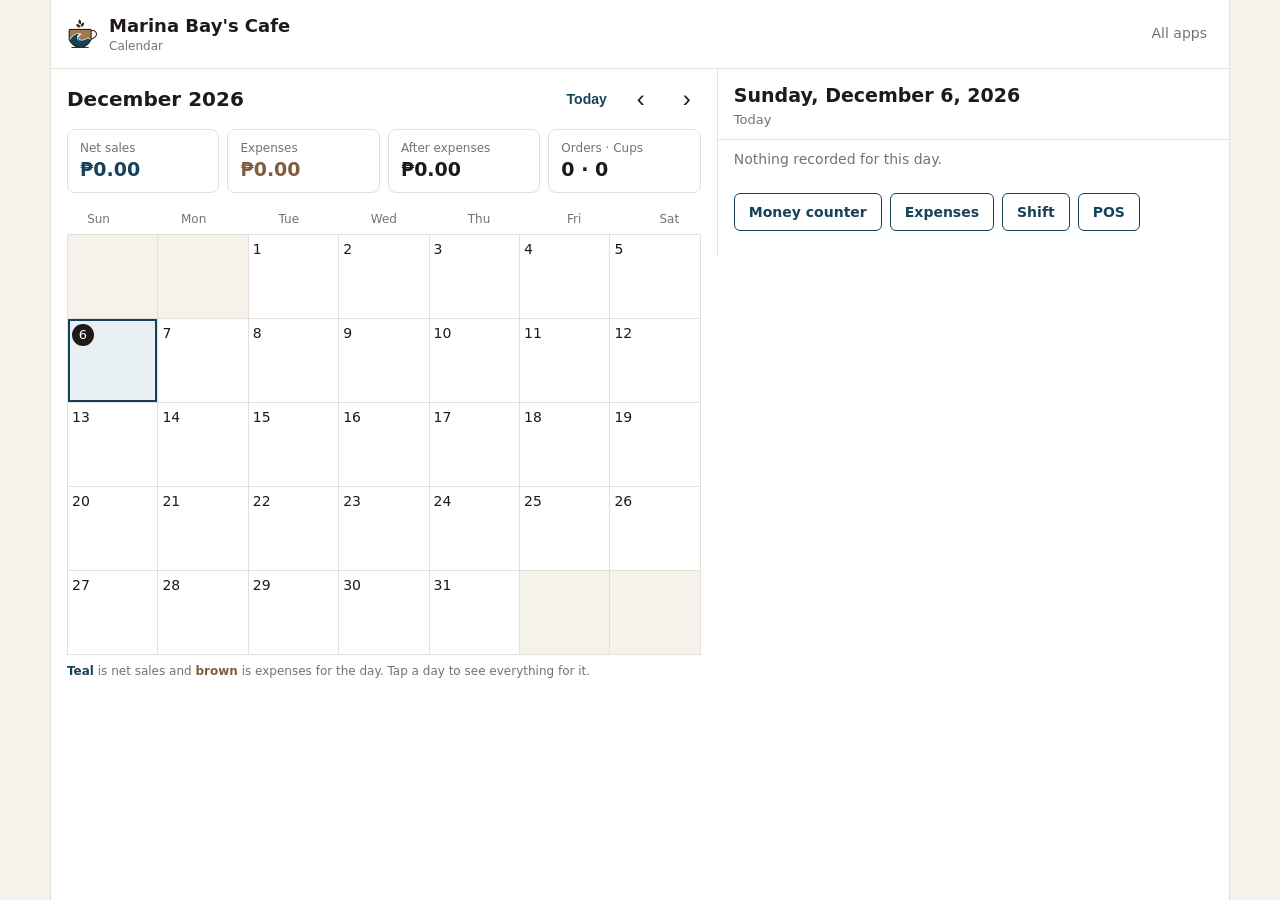
==== calendar.html @ 7f8bc901 "Add files via upload" ====
<!DOCTYPE html>
<html lang="en">
<!-- Copyright (c) 2026 Marina Bay's Cafe. All rights reserved. -->
<head>
<meta charset="UTF-8">
<meta name="viewport" content="width=device-width, initial-scale=1, viewport-fit=cover">
<script src="security.js"></script>
<script src="firebase-config.js"></script>
<script src="cloud.js" data-uses="sales,shifts,expenses,counter,inventory"></script>
<meta name="robots" content="noindex, nofollow">
<meta name="author" content="Marina Bay's Cafe">
<meta name="copyright" content="Copyright 2026 Marina Bay's Cafe. All rights reserved.">
<title>Calendar | Marina Bay's Cafe</title>
<meta name="theme-color" content="#17435a">
<link rel="icon" type="image/png" href="icons/favicon-32.png">
<link rel="apple-touch-icon" href="icons/counter-apple-touch-icon.png">
<link rel="stylesheet" href="app.css">
<style>
  .monthbar { display: flex; align-items: center; justify-content: space-between; padding: 8px 8px 8px 16px; }
  .monthbar h2 { margin: 0; font-size: 20px; font-weight: 650; }
  .cards { display: grid; grid-template-columns: repeat(2, minmax(0, 1fr)); gap: 8px; padding: 0 16px 12px; }
  .card { border: 1px solid var(--line); border-radius: 8px; padding: 10px 12px; background: #fff; }
  .card small { display: block; font-size: 12px; color: var(--muted); }
  .card b { font-size: 19px; font-weight: 700; }
  .card.good b { color: var(--teal); }
  .card.out b { color: var(--spend); }
  .dow, .days { display: grid; grid-template-columns: repeat(7, minmax(0, 1fr)); }
  .dow div { text-align: center; font-size: 12px; color: var(--muted); padding: 6px 0; }
  .days { border-top: 1px solid var(--line); border-left: 1px solid var(--line); margin: 0 16px; }
  .cell { min-height: 62px; border: none; border-right: 1px solid var(--line); border-bottom: 1px solid var(--line); background: #fff; font: inherit; font-size: 14px; color: var(--ink); padding: 5px 4px; text-align: left; cursor: pointer; display: flex; flex-direction: column; gap: 1px; min-width: 0; overflow: hidden; }
  .cell.blank { background: var(--soft); cursor: default; }
  .cell .a { font-size: 10px; font-weight: 650; color: var(--teal); line-height: 1.15; word-break: break-all; }
  .cell .b { font-size: 10px; font-weight: 650; color: var(--spend); line-height: 1.15; word-break: break-all; }
  .cell.today .d { display: inline-block; width: 22px; height: 22px; line-height: 22px; text-align: center; border-radius: 50%; background: var(--ink); color: #fff; font-size: 13px; }
  .cell.sel { background: #e9f0f3; box-shadow: inset 0 0 0 2px var(--teal); }
  .legend { padding: 8px 16px 14px; font-size: 12px; color: var(--muted); }
  .legend i { font-style: normal; font-weight: 650; }
  .legend .t { color: var(--teal); } .legend .s { color: var(--spend); }

  .day-h { padding: 14px 16px 2px; font-size: 19px; font-weight: 650; }
  .day-sub { padding: 0 16px 10px; font-size: 13px; color: var(--muted); }
  .rrow { display: flex; justify-content: space-between; gap: 12px; padding: 9px 16px; border-top: 1px solid var(--line); font-size: 15px; }
  .rrow.strong { font-weight: 650; }
  .rrow small { display: block; font-size: 12px; color: var(--muted); font-weight: 400; }
  a.rrow { color: var(--ink); text-decoration: none; }
  a.rrow:active { background: var(--soft); }
  .none { padding: 10px 16px; color: var(--muted); font-size: 14px; border-top: 1px solid var(--line); }
  .links { display: flex; flex-wrap: wrap; gap: 8px; padding: 14px 16px 24px; }
  .links a { border: 1.5px solid var(--teal); color: var(--teal); border-radius: 6px; padding: 9px 14px; font-weight: 650; font-size: 14px; text-decoration: none; }
  .neg { color: var(--bad); } .pos { color: #2f6b4f; }
  .daycard { border-top: 6px solid var(--soft); margin-top: 6px; }
</style>
<link rel="stylesheet" href="wide.css">
</head>
<body class="pg-calendar">
<div class="app">
  <div class="top">
    <a href="index.html" aria-label="Home" style="display:flex"><img src="icons/logo-64.png" alt=""></a>
    <div><b>Marina Bay's Cafe</b><span class="sub">Calendar</span></div>
    <nav class="apps" aria-label="Apps"><a href="index.html">All apps</a></nav>
  </div>

  <main id="main">
    <section class="view on" id="v-cal">
      <div class="cal-left">
        <div class="monthbar">
          <h2 id="monthTitle"></h2>
          <div style="display:flex;gap:2px">
            <button class="icon-btn" id="todayBtn" aria-label="Go to today" style="width:auto;font-size:14px;padding:0 10px;font-weight:650;color:var(--teal)">Today</button>
            <button class="icon-btn" id="prevM" aria-label="Previous month">&#8249;</button>
            <button class="icon-btn" id="nextM" aria-label="Next month">&#8250;</button>
          </div>
        </div>
        <div class="cards" id="cards"></div>
        <div class="dow"><div>Sun</div><div>Mon</div><div>Tue</div><div>Wed</div><div>Thu</div><div>Fri</div><div>Sat</div></div>
        <div class="days" id="days"></div>
        <div class="legend"><i class="t">Teal</i> is net sales and <i class="s">brown</i> is expenses for the day. Tap a day to see everything for it.</div>
      </div>
      <div class="cal-right daycard" id="dayPanel"></div>
    </section>
  </main>
</div>
<div class="toast" id="toast"></div>

<script src="inventory-default.js"></script>
<script src="app-data.js"></script>
<script src="shift-lib.js"></script>
<script>
(function () {
  var D = window.MBData, S = window.MBShift, esc = D.esc, $ = function (id) { return document.getElementById(id); };
  var N = D.peso, MONTHS = ['January','February','March','April','May','June','July','August','September','October','November','December'];
  function pad(n) { return (n < 10 ? '0' : '') + n; }
  function short(n) { n = Math.round(n); return n >= 10000 ? (Math.round(n / 100) / 10) + 'k' : n.toLocaleString('en-PH'); }
  function sg(n) { return S.sg(n); }

  var today = S.phDate(Date.now()), selected = today;
  var qd = /[?&]date=(\d{4}-\d{2}-\d{2})/.exec(location.search); if (qd) selected = qd[1];
  var viewY = +selected.slice(0, 4), viewM = +selected.slice(5, 7) - 1;

  function row(l, v, strong, sub, cls) { return '<div class="rrow' + (strong ? ' strong' : '') + '"><span>' + esc(l) + (sub ? '<small>' + esc(sub) + '</small>' : '') + '</span><span class="num ' + (cls || '') + '">' + esc(v) + '</span></div>'; }

  function paintMonth() {
    $('monthTitle').textContent = MONTHS[viewM] + ' ' + viewY;
    var mo = S.month(viewY, viewM), t = mo.total;
    $('cards').innerHTML =
      '<div class="card good"><small>Net sales</small><b class="num">' + N(t.net) + '</b></div>' +
      '<div class="card out"><small>Expenses</small><b class="num">' + N(t.expCash + t.expOnline) + '</b></div>' +
      '<div class="card"><small>After expenses</small><b class="num ' + (t.after < 0 ? 'neg' : '') + '">' + sg(t.after).replace('+', '') + '</b></div>' +
      '<div class="card"><small>Orders · Cups</small><b class="num">' + t.orders + ' · ' + t.drinks + '</b></div>';
    var first = new Date(Date.UTC(viewY, viewM, 1)).getUTCDay(), count = new Date(Date.UTC(viewY, viewM + 1, 0)).getUTCDate(), h = '';
    for (var i = 0; i < first; i++) h += '<div class="cell blank"></div>';
    for (var d = 1; d <= count; d++) {
      var key = viewY + '-' + pad(viewM + 1) + '-' + pad(d), x = mo.days[key], spent = x ? x.expCash + x.expOnline : 0;
      h += '<button class="cell' + (key === today ? ' today' : '') + (key === selected ? ' sel' : '') + '" data-k="' + key + '"><span class="d num">' + d + '</span>' +
        (x && x.net > 0 ? '<span class="a num">' + short(x.net) + '</span>' : '') + (spent > 0 ? '<span class="b num">-' + short(spent) + '</span>' : '') + '</button>';
    }
    var tail = (7 - ((first + count) % 7)) % 7; for (var j = 0; j < tail; j++) h += '<div class="cell blank"></div>';
    $('days').innerHTML = h;
  }

  function paintDay() {
    var x = S.day(selected), dt = new Date(selected + 'T00:00:00Z'), h = '';
    h += '<div class="day-h">' + dt.toLocaleDateString('en-PH', { timeZone: 'UTC', weekday: 'long', month: 'long', day: 'numeric', year: 'numeric' }) + '</div>';
    h += '<div class="day-sub">' + (selected === today ? 'Today' : selected > today ? 'Upcoming day' : '') + '</div>';
    var any = x.orders || x.expenses.length || x.counted || x.online || x.shifts.length;
    if (!any) h += '<div class="none">Nothing recorded for this day.</div>';
    else {
      h += '<div class="cards"><div class="card good"><small>Net sales</small><b class="num">' + N(x.net) + '</b></div><div class="card out"><small>Expenses</small><b class="num">' + N(x.expCash + x.expOnline) + '</b></div></div>';
      h += '<div class="sect">Sales</div>' + row('Orders', String(x.orders)) + row('Gross sales', N(x.gross)) + row('Refunds', N(x.refunds)) + row('Discounts', N(x.discounts)) +
        row('Net sales', N(x.net), 1) + row('Cash', N(x.cash)) + row('E-wallet', N(x.ewallet)) + row('Net after expenses', sg(x.after).replace('+', ''), 1, '', x.after < 0 ? 'neg' : '');
      h += '<div class="sect">Shifts</div>';
      h += x.shifts.length ? x.shifts.map(function (s) {
        var when = S.fmtTime(s.openedAt) + (s.closedAt ? ' to ' + S.fmtTime(s.closedAt) : ' (open)');
        return '<a class="rrow" href="shift.html' + (s.open ? '' : '?no=' + s.no) + '"><span>Shift ' + s.no + '<small>' + esc(when + ' · ' + s.pos) + '</small></span><span class="num">' +
          (s.open ? 'Open' : N(s.net) + '<small class="' + (s.diff < 0 ? 'neg' : '') + '">' + (s.diff === null ? '' : 'Diff ' + sg(s.diff)) + '</small>') + '</span></a>';
      }).join('') : '<div class="none">No shift.</div>';
      h += '<div class="sect">Money counter</div>';
      h += (x.counted || x.online) ? row('Cash counted', N(x.counted)) + row('Online payments entered', N(x.online)) + row('Cash after cash expenses', N(x.counted - x.expCash), 1) : '<div class="none">No count entered.</div>';
      h += '<div class="sect">Expenses</div>';
      h += x.expenses.length ? x.expenses.map(function (e) { return row(e.cat, N(e.amt), 0, (e.src === 'online' ? 'Online' : 'Cash') + (e.note ? ' · ' + e.note : '')); }).join('') +
        row('Paid in cash', N(x.expCash)) + row('Paid online', N(x.expOnline)) : '<div class="none">No expenses.</div>';
      var ck = Object.keys(x.cups).sort(), lk = Object.keys(x.lids).sort();
      h += '<div class="sect">Cups and lids used</div>';
      h += ck.length ? ck.map(function (k) { return row(k, String(x.cups[k])); }).join('') + lk.map(function (k) { return row(k, String(x.lids[k])); }).join('') : '<div class="none">No drinks sold.</div>';
    }
    h += '<div class="links"><a href="money-counter.html?date=' + selected + '">Money counter</a><a href="expenses.html?date=' + selected + '">Expenses</a><a href="shift.html">Shift</a><a href="pos.html">POS</a></div>';
    $('dayPanel').innerHTML = h;
  }

  $('days').addEventListener('click', function (e) {
    var b = e.target.closest('button[data-k]'); if (!b) return;
    selected = b.getAttribute('data-k'); paintMonth(); paintDay();
    if (window.innerWidth < 768) $('dayPanel').scrollIntoView({ behavior: 'smooth', block: 'start' });
  });
  $('prevM').onclick = function () { viewM--; if (viewM < 0) { viewM = 11; viewY--; } paintMonth(); };
  $('nextM').onclick = function () { viewM++; if (viewM > 11) { viewM = 0; viewY++; } paintMonth(); };
  $('todayBtn').onclick = function () { selected = today; viewY = +today.slice(0, 4); viewM = +today.slice(5, 7) - 1; paintMonth(); paintDay(); };

  paintMonth(); paintDay();
  window.addEventListener('pageshow', function () { paintMonth(); paintDay(); });
  if ('serviceWorker' in navigator && (location.protocol === 'https:' || location.hostname === 'localhost')) {
    navigator.serviceWorker.register('sw.js').catch(function () {});
  }
})();
</script>
</body>
</html>
---- app.css ----
/* Copyright (c) 2026 Marina Bay's Cafe. All rights reserved. */
/* Shared look for Marina Bay's Cafe apps (point of sale, menu, recipes). */
:root { --ink: #1f1a17; --muted: #7a7068; --line: #e4dfd7; --soft: #f5f2ec; --teal: #17435a; --brown: #9b7952; --spend: #7d5f3c; --bad: #a4372b; }
* { box-sizing: border-box; -webkit-tap-highlight-color: transparent; }
html, body { margin: 0; height: 100%; }
body { font-family: system-ui, -apple-system, "Segoe UI", Roboto, "Helvetica Neue", Arial, sans-serif; color: var(--ink); background: var(--soft); font-size: 16px; line-height: 1.35; }
.app { max-width: 480px; margin: 0 auto; height: 100%; display: flex; flex-direction: column; background: #fff; border-left: 1px solid var(--line); border-right: 1px solid var(--line); position: relative; }
.num { font-variant-numeric: tabular-nums; }
[hidden] { display: none !important; }

.top { display: flex; align-items: center; gap: 10px; padding: calc(10px + env(safe-area-inset-top)) 12px 10px 16px; border-bottom: 1px solid var(--line); }
.top img { width: 32px; height: 32px; }
.top b { font-size: 16px; font-weight: 650; }
.top span.sub { display: block; font-size: 12px; color: var(--muted); }
.apps { margin-left: auto; display: flex; gap: 2px; }
.apps a { padding: 8px 10px; font-size: 14px; color: var(--muted); text-decoration: none; border-bottom: 2px solid transparent; }
.apps a.on { color: var(--ink); font-weight: 650; border-bottom-color: var(--teal); }

main { flex: 1; overflow-y: auto; -webkit-overflow-scrolling: touch; }
.view { display: none; }
.view.on { display: block; }
.sect { padding: 16px 16px 6px; font-weight: 650; }
.sub-note { padding: 0 16px 10px; font-size: 13px; color: var(--muted); }
.empty { padding: 20px 16px; color: var(--muted); font-size: 14px; }

/* list rows */
.prow { display: flex; align-items: center; gap: 12px; width: 100%; text-align: left; padding: 13px 16px; border: none; border-top: 1px solid var(--line); background: #fff; font: inherit; color: var(--ink); cursor: pointer; }
.prow:last-child { border-bottom: 1px solid var(--line); }
.prow:active { background: var(--soft); }
.prow .what { flex: 1; min-width: 0; }
.prow b { display: block; font-weight: 650; }
.prow span.s { display: block; font-size: 13px; color: var(--muted); }
.prow .r { text-align: right; font-size: 15px; white-space: nowrap; }
.prow i { font-style: normal; font-size: 22px; color: var(--muted); }
.prow.off { opacity: .45; }
.badge { display: inline-block; font-size: 11px; font-weight: 650; padding: 1px 6px; border-radius: 4px; margin-left: 6px; vertical-align: 1px; background: var(--soft); color: var(--spend); border: 1px solid var(--line); }
.badge.best { background: #e9f0f3; color: var(--teal); border-color: #cfdde4; }
.badge.warn { background: #fbeceb; color: var(--bad); border-color: #efc9c5; }

/* buttons */
.add-btn { display: block; width: calc(100% - 32px); margin: 14px 16px; height: 46px; border: none; border-radius: 6px; background: var(--teal); color: #fff; font: inherit; font-weight: 650; font-size: 16px; cursor: pointer; }
.primary { flex: 1; height: 46px; border: none; border-radius: 6px; background: var(--teal); color: #fff; font: inherit; font-weight: 650; font-size: 16px; cursor: pointer; }
.secondary { height: 46px; padding: 0 16px; border: 1.5px solid var(--teal); border-radius: 6px; background: #fff; color: var(--teal); font: inherit; font-weight: 650; cursor: pointer; }
.add-btn:active, .primary:active { opacity: .8; }
.text-btn { border: none; background: none; font: inherit; font-size: 14px; color: var(--muted); text-decoration: underline; cursor: pointer; padding: 8px 2px; }
.text-btn.danger { color: var(--bad); }
button:disabled { opacity: .55; }
.actions { display: flex; align-items: center; gap: 12px; padding: 14px 16px; }
.icon-btn { width: 44px; height: 44px; border: none; background: none; color: var(--ink); font-size: 24px; cursor: pointer; border-radius: 6px; }
.icon-btn:active { background: var(--soft); }
.small-btn { border: 1.5px solid #c9c1b5; background: #fff; color: var(--ink); border-radius: 6px; font: inherit; font-size: 14px; padding: 6px 10px; cursor: pointer; }
.editbar { display: flex; align-items: center; gap: 4px; padding: 6px 8px; border-bottom: 1px solid var(--line); }
.editbar b { font-weight: 650; }

/* form */
.frow { display: flex; align-items: center; justify-content: space-between; gap: 12px; min-height: 52px; padding: 0 16px; border-bottom: 1px solid var(--line); }
.frow label { font-weight: 600; font-size: 15px; flex: none; }
.field { flex: 1; min-width: 0; max-width: 240px; border: none; border-bottom: 1.5px solid #c9c1b5; background: none; font: inherit; font-size: 16px; text-align: right; color: var(--ink); padding: 8px 0; border-radius: 0; appearance: none; -webkit-appearance: none; }
select.field { text-align-last: right; }
.field:focus { outline: none; border-bottom-color: var(--teal); }
.block { padding: 12px 16px; border-bottom: 1px solid var(--line); }
.block > label { display: block; font-weight: 600; font-size: 15px; margin-bottom: 2px; }
.block small { display: block; color: var(--muted); font-size: 13px; margin-bottom: 4px; }
.block .field { max-width: none; width: 100%; text-align: left; }
textarea.field { resize: vertical; padding: 8px 2px; }
.check { display: flex; align-items: center; gap: 12px; padding: 0 16px; min-height: 48px; border-bottom: 1px solid var(--line); font-size: 15px; }
.check input { width: 20px; height: 20px; accent-color: var(--teal); flex: none; }
.help { margin: 0; padding: 12px 16px; font-size: 13px; color: var(--muted); background: var(--soft); border-bottom: 1px solid var(--line); }
.mini-row { display: flex; align-items: center; gap: 8px; padding: 6px 16px; border-bottom: 1px solid var(--line); }
.mini-row .field { text-align: left; max-width: none; }
.mini-row .field.n { flex: none; width: 84px; text-align: right; }
.mini-row .x { width: 36px; height: 36px; border: none; background: none; color: var(--muted); font-size: 20px; cursor: pointer; flex: none; }

/* tabs */
.tabs { display: grid; border-top: 1px solid var(--line); padding-bottom: env(safe-area-inset-bottom); background: #fff; }
.tab { border: none; background: none; font: inherit; font-size: 14px; color: var(--muted); padding: 13px 0 12px; cursor: pointer; border-top: 3px solid transparent; margin-top: -1px; }
.tab.on { color: var(--teal); font-weight: 650; border-top-color: var(--teal); }

/* chips and search */
.searchbar { padding: 8px 16px 4px; }
.searchbar input { width: 100%; height: 40px; border: 1.5px solid #c9c1b5; border-radius: 6px; padding: 0 12px; font: inherit; background: #fff; color: var(--ink); }
.searchbar input:focus { outline: none; border-color: var(--teal); }
.chips { display: flex; gap: 6px; overflow-x: auto; padding: 8px 16px 10px; border-bottom: 1px solid var(--line); scrollbar-width: none; }
.chips::-webkit-scrollbar { display: none; }
.chip { flex: none; border: 1.5px solid #c9c1b5; background: #fff; color: var(--ink); border-radius: 18px; padding: 6px 13px; font: inherit; font-size: 14px; cursor: pointer; white-space: nowrap; }
.chip.on { background: var(--teal); border-color: var(--teal); color: #fff; font-weight: 650; }

/* bottom sheet */
.shade { position: absolute; inset: 0; background: rgba(31, 26, 23, .45); display: none; z-index: 20; }
.shade.on { display: block; }
.sheet { position: absolute; left: 0; right: 0; bottom: 0; max-height: 88%; background: #fff; border-radius: 12px 12px 0 0; display: flex; flex-direction: column; box-shadow: 0 -2px 12px rgba(0,0,0,.12); }
.sh-head { display: flex; align-items: flex-start; gap: 8px; padding: 14px 8px 10px 16px; border-bottom: 1px solid var(--line); }
.sh-head .t { flex: 1; min-width: 0; }
.sh-head b { font-size: 18px; font-weight: 650; display: block; }
.sh-head span { font-size: 13px; color: var(--muted); }
.sh-body { overflow-y: auto; flex: 1; -webkit-overflow-scrolling: touch; }
.sh-foot { padding: 12px 16px calc(12px + env(safe-area-inset-bottom)); border-top: 1px solid var(--line); display: flex; gap: 12px; align-items: center; }
.opt { display: flex; align-items: center; gap: 12px; padding: 0 16px; min-height: 50px; border-bottom: 1px solid var(--line); cursor: pointer; }
.opt input { width: 20px; height: 20px; accent-color: var(--teal); flex: none; }
.opt .n { flex: 1; font-size: 16px; }
.opt .n small { display: block; color: var(--muted); font-size: 12px; }
.opt .p { color: var(--muted); font-size: 15px; }
.stepper { display: flex; align-items: center; gap: 4px; }
.stepper button { width: 40px; height: 40px; border-radius: 6px; font: inherit; font-size: 22px; line-height: 1; cursor: pointer; border: 1.5px solid #c9c1b5; background: #fff; color: var(--ink); }
.stepper b { min-width: 30px; text-align: center; font-size: 17px; }

.toast { position: fixed; left: 50%; bottom: 100px; transform: translateX(-50%); background: var(--ink); color: #fff; padding: 8px 14px; border-radius: 6px; font-size: 13px; opacity: 0; pointer-events: none; transition: opacity .2s; max-width: 90%; text-align: center; z-index: 50; }
.toast.on { opacity: 1; }
:focus-visible { outline: 2px solid var(--brown); outline-offset: 1px; }
@media (prefers-reduced-motion: reduce) { .toast { transition: none; } }
---- wide.css ----
/* Copyright (c) 2026 Marina Bay's Cafe. All rights reserved.
   Layout for tablets and wide screens. Loaded last on every page, so it can override the phone layout.
   Phones (under 768 px wide) keep the layout in each page's own styles. */

/* ---- the POS has a side panel, hidden on phones ---- */
.pos-body { flex: 1; display: flex; flex-direction: column; min-height: 0; }
.pos-left { flex: 1; display: flex; flex-direction: column; min-height: 0; min-width: 0; }
.pos-right { display: none; }

@media (min-width: 768px) {
  .primary { white-space: nowrap; }
  body .app { max-width: 1180px; }
  body.pg-narrow .app { max-width: 680px; }
  body.pg-home .app { max-width: 900px; }

  .top { padding-top: calc(14px + env(safe-area-inset-top)); padding-bottom: 14px; }
  .top b { font-size: 18px; }
  .chips { flex-wrap: wrap; overflow-x: visible; }
  .totals b { font-size: 22px; }
  .totals small { font-size: 12px; }
  .tab { padding: 16px 0 15px; font-size: 15px; }

  /* ---- home ---- */
  body.pg-home .app { max-width: 1000px; }
  body.pg-home .today { padding: 20px 24px 6px; }
  body.pg-home .stats { grid-template-columns: repeat(4, minmax(0, 1fr)); gap: 10px; }
  body.pg-home .st b { font-size: 24px; }
  body.pg-home .bigbtn { margin: 14px 24px 6px; }
  body.pg-home h2.sec { margin-left: 24px; margin-right: 24px; }
  body.pg-home .tiles { grid-template-columns: repeat(4, minmax(0, 1fr)); padding: 0 24px; gap: 12px; }
  body.pg-home .tile { padding: 18px 16px; }
  body.pg-home .links { display: grid; grid-template-columns: repeat(2, minmax(0, 1fr)); padding: 0 24px; gap: 10px; }
  body.pg-home .links a, body.pg-home .links a:last-child { border: 1px solid var(--line); border-radius: 10px; }
  body.pg-home .copy { padding-left: 24px; }

  /* ---- point of sale: menu on the left, order on the right ---- */
  body.pg-pos .pos-body { flex-direction: row; }
  body.pg-pos .pos-right { display: flex; flex-direction: column; flex: none; width: clamp(330px, 34vw, 420px); min-height: 0; border-left: 1px solid var(--line); background: #fff; }
  body.pg-pos .pos-right .sh-head { padding-top: 16px; }
  body.pg-pos .pos-right .sh-body { flex: 1; overflow-y: auto; }
  body.pg-pos .pos-right .sh-foot { padding-bottom: 14px; flex-wrap: wrap; }
  body.pg-pos .pos-right #printOrder { flex: 1; }
  body.pg-pos .pos-right #chargeBtn { order: 3; flex: 1 1 100%; }
  body.pg-pos .pos-right .empty { padding: 28px 16px; }
  body.pg-pos .cartbar { display: none; }
  body.pg-pos .chip { padding: 5px 12px; font-size: 13.5px; }
  body.pg-pos .searchbar { padding-top: 10px; }
  body.pg-pos #items { display: grid; grid-template-columns: repeat(auto-fill, minmax(230px, 1fr)); gap: 10px; padding: 12px 16px 18px; align-content: start; }
  body.pg-pos #items .prow, body.pg-pos #items .prow:last-child { border: 1px solid var(--line); border-radius: 8px; padding: 14px; min-height: 72px; }
  body.pg-pos #items .catnote, body.pg-pos #items .sect, body.pg-pos #items .empty { grid-column: 1 / -1; }
  body.pg-pos #items .sect { padding-left: 2px; }
  /* size and add-on choices open as a centered window */
  body.pg-pos .sheet { left: 50%; right: auto; top: 50%; bottom: auto; transform: translate(-50%, -50%); width: min(520px, 92%); max-height: 88%; border-radius: 12px; }

  /* ---- calendar: month on the left, the chosen day on the right ---- */
  body.pg-calendar #v-cal.on { display: grid; grid-template-columns: minmax(0, 1.3fr) minmax(0, 1fr); align-items: start; }
  body.pg-calendar .cal-right { margin-top: 0; border-top: 0; border-left: 1px solid var(--line); position: sticky; top: 0; max-height: calc(100vh - 120px); overflow-y: auto; }
  body.pg-calendar .cell { min-height: 84px; }
  body.pg-calendar .cell .a, body.pg-calendar .cell .b { font-size: 12px; }
  body.pg-calendar .cards { grid-template-columns: repeat(4, minmax(0, 1fr)); }
  body.pg-calendar .cal-right .cards { grid-template-columns: repeat(2, minmax(0, 1fr)); }

  /* ---- lists become cards in columns ---- */
  body.pg-menu #itemList, body.pg-menu #catList, body.pg-menu #addonList,
  body.pg-recipes #rlist, body.pg-inventory #list {
    display: grid; grid-template-columns: repeat(2, minmax(0, 1fr)); gap: 10px; padding: 12px 16px 16px; align-content: start;
  }
  body.pg-menu .prow, body.pg-menu .prow:last-child,
  body.pg-recipes .prow, body.pg-recipes .prow:last-child { border: 1px solid var(--line); border-radius: 8px; }
  body.pg-menu #itemList .empty, body.pg-menu #catList .empty, body.pg-menu #addonList .empty, body.pg-recipes #rlist .empty,
  body.pg-inventory #list .empty, body.pg-inventory #list .grp { grid-column: 1 / -1; }
  body.pg-inventory .grp { border: 1px solid var(--line); border-radius: 6px; margin-top: 6px; }
  body.pg-inventory .irow { border: 1px solid var(--line); border-radius: 8px; padding: 8px 12px 8px 14px; }
  body.pg-inventory .addbar { display: flex; justify-content: center; }
  body.pg-inventory .addbar .add-btn { max-width: 420px; }
  body.pg-recipes .filters { padding: 12px 16px; }

  /* ---- forms and settings stay in a comfortable column ---- */
  body.pg-menu #v-item, body.pg-menu #v-cat, body.pg-menu #v-addon, body.pg-menu #v-data,
  body.pg-recipes #v-view, body.pg-recipes #v-edit, body.pg-recipes #v-data,
  body.pg-inventory #v-item, body.pg-inventory #v-data,
  body.pg-counter #v-cal, body.pg-counter #v-more, body.pg-expenses #v-cal, body.pg-expenses #v-more {
    max-width: 720px; margin-left: auto; margin-right: auto; width: 100%;
  }
  body.pg-counter .cell, body.pg-expenses .cell { min-height: 86px; }
  body.pg-counter .cell small, body.pg-expenses .cell small { font-size: 12px; }

  /* ---- money counter: bills on the left, totals and actions on the right ---- */
  body.pg-counter #v-count.on { display: grid; grid-template-columns: minmax(0, 1.1fr) minmax(0, 1fr); align-content: start; }
  body.pg-counter #v-count .daynav { grid-column: 1 / -1; }
  body.pg-counter #v-count #rows { grid-column: 1; grid-row: 2 / span 8; border-right: 1px solid var(--line); }
  body.pg-counter #v-count > :not(.daynav):not(#rows) { grid-column: 2; }
  body.pg-counter .row { height: 66px; }

  /* ---- expenses: form on the left, the day's list on the right ---- */
  body.pg-expenses #v-day.on { display: grid; grid-template-columns: minmax(0, 1fr) minmax(0, 1.1fr); align-content: start; }
  body.pg-expenses #v-day .daynav { grid-column: 1 / -1; }
  body.pg-expenses #v-day .form { grid-column: 1; grid-row: 2 / span 6; border-right: 1px solid var(--line); align-self: stretch; }
  body.pg-expenses #v-day > :not(.daynav):not(.form) { grid-column: 2; }
}

/* tablets held sideways are short, so tighten the bills list to avoid scrolling */
@media (min-width: 768px) and (max-height: 820px) {
  body.pg-counter .row { height: 54px; }
  body.pg-counter .step { height: 38px; width: 40px; }
}

@media (min-width: 1100px) {
  body.pg-menu #itemList, body.pg-menu #catList, body.pg-menu #addonList,
  body.pg-recipes #rlist, body.pg-inventory #list { grid-template-columns: repeat(3, minmax(0, 1fr)); }
}
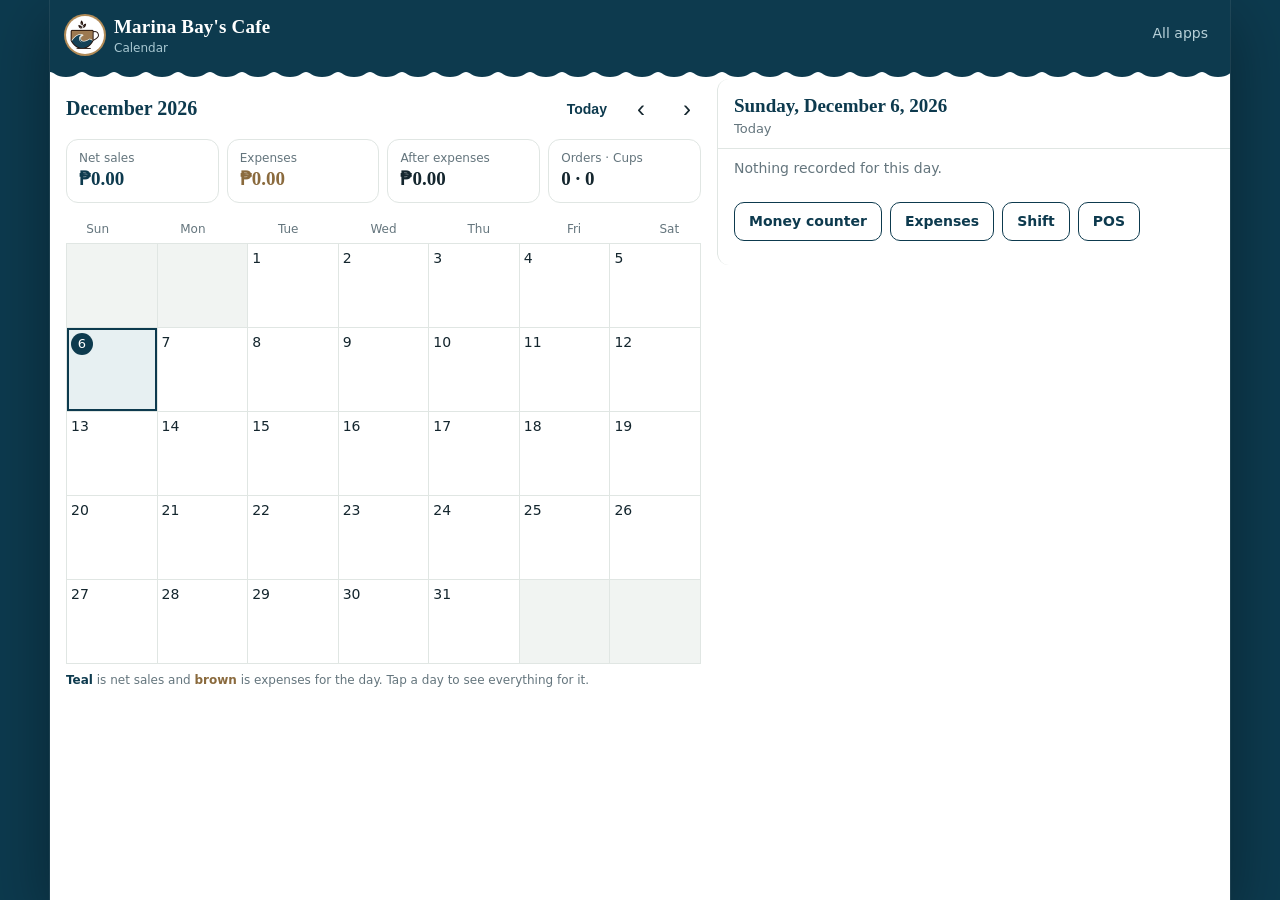
==== commit b3068b5c: "Add files via upload" ====
--- a/calendar.html
+++ b/calendar.html
@@ -11,7 +11,7 @@
 <meta name="author" content="Marina Bay's Cafe">
 <meta name="copyright" content="Copyright 2026 Marina Bay's Cafe. All rights reserved.">
 <title>Calendar | Marina Bay's Cafe</title>
-<meta name="theme-color" content="#17435a">
+<meta name="theme-color" content="#0d3a4e">
 <link rel="icon" type="image/png" href="icons/favicon-32.png">
 <link rel="apple-touch-icon" href="icons/counter-apple-touch-icon.png">
 <link rel="stylesheet" href="app.css">
@@ -51,6 +51,7 @@
   .daycard { border-top: 6px solid var(--soft); margin-top: 6px; }
 </style>
 <link rel="stylesheet" href="wide.css">
+<link rel="stylesheet" href="brand.css">
 </head>
 <body class="pg-calendar">
 <div class="app">
--- a/app.css
+++ b/app.css
@@ -1,6 +1,6 @@
 /* Copyright (c) 2026 Marina Bay's Cafe. All rights reserved. */
 /* Shared look for Marina Bay's Cafe apps (point of sale, menu, recipes). */
-:root { --ink: #1f1a17; --muted: #7a7068; --line: #e4dfd7; --soft: #f5f2ec; --teal: #17435a; --brown: #9b7952; --spend: #7d5f3c; --bad: #a4372b; }
+:root { --ink: #1f1a17; --muted: #7a7068; --line: #e4dfd7; --soft: #f5f2ec; --teal: #0d3a4e; --brown: #9b7952; --spend: #7d5f3c; --bad: #a4372b; }
 * { box-sizing: border-box; -webkit-tap-highlight-color: transparent; }
 html, body { margin: 0; height: 100%; }
 body { font-family: system-ui, -apple-system, "Segoe UI", Roboto, "Helvetica Neue", Arial, sans-serif; color: var(--ink); background: var(--soft); font-size: 16px; line-height: 1.35; }
--- a/brand.css
+++ b/brand.css
@@ -0,0 +1,107 @@
+/* Copyright (c) 2026 Marina Bay's Cafe. All rights reserved.
+   Brand look, loaded last on every page. Colors come from the logo: harbor teal for the wave, brass for the cup and sprig.
+   Change the colors here and every page follows. */
+:root {
+  --harbor: #0d3a4e;
+  --tide: #2a7f94;
+  --brass: #b08a57;
+  --ink: #14262e;
+  --muted: #64757d;
+  --line: #e0e6e3;
+  --soft: #f1f4f2;
+  --teal: #0d3a4e;
+  --brown: #b08a57;
+  --spend: #8a6a3d;
+  --serif: "Palatino Linotype", Palatino, "Book Antiqua", "Iowan Old Style", Georgia, serif;
+}
+
+/* ---- header: harbor band with a wave edge ---- */
+.top { position: relative; z-index: 6; margin-bottom: 9px; background: var(--harbor); color: #f6f2e8; border-bottom: none; }
+.top::after {
+  content: ""; position: absolute; left: 0; right: 0; bottom: -8px; height: 8px; pointer-events: none;
+  background: url("data:image/svg+xml,%3Csvg xmlns='http://www.w3.org/2000/svg' width='32' height='8' viewBox='0 0 32 8'%3E%3Cpath d='M0 0H32V2C28 2 26 7 16 7S4 2 0 2Z' fill='%230d3a4e'/%3E%3C/svg%3E") repeat-x left top / 32px 8px;
+}
+.top img { width: 38px; height: 38px; padding: 3px; background: #fff; border-radius: 50%; box-shadow: 0 0 0 2px var(--brass); }
+.top b { font-family: var(--serif); font-size: 19px; font-weight: 700; letter-spacing: .01em; color: #fff; }
+.top span.sub { color: #a9c8d2; }
+.apps a { color: #b8d1d9; border-bottom-color: transparent; }
+.apps a.on { color: #fff; border-bottom-color: var(--brass); }
+.lock { background: transparent !important; color: #fff !important; border-color: rgba(255, 255, 255, .55) !important; border-radius: 10px !important; }
+
+body.pg-home .top { padding-top: calc(18px + env(safe-area-inset-top)); padding-bottom: 20px; }
+body.pg-home .top img { width: 48px; height: 48px; }
+body.pg-home .top b { font-size: 24px; }
+body.pg-home .top span.sub { font-family: var(--serif); font-style: italic; font-size: 14px; color: #d8c49d; }
+
+/* ---- type ---- */
+.sect, .exp-h, .day-h, .monthbar h2, .sh-head b, .editbar b { font-family: var(--serif); font-weight: 700; color: var(--harbor); }
+.sect { font-size: 17px; }
+.sh-head b { font-size: 20px; }
+h2.sec { font-family: var(--serif); font-size: 20px; color: var(--harbor); text-transform: none; letter-spacing: 0; margin-top: 24px; }
+.st b, .big, .card b { font-family: var(--serif); }
+.st b { font-size: 24px; }
+
+/* ---- buttons and fields ---- */
+.primary, .add-btn, .bigbtn { border-radius: 12px; background: var(--harbor); box-shadow: 0 8px 16px -10px rgba(13, 58, 78, .75); }
+.bigbtn { border-bottom: 3px solid var(--brass); font-family: var(--serif); font-size: 19px; letter-spacing: .02em; }
+.secondary, .shiftcard a, .links a { border-radius: 10px; border-color: var(--harbor); color: var(--harbor); }
+.small-btn, .stepper button, .searchbar input, .note-in, .catsel, .quick button { border-color: #c5d0d0; border-radius: 10px; }
+.seg, .seg2 { border-color: #c5d0d0; border-radius: 10px; }
+.seg button + button, .seg2 button + button { border-left-color: #c5d0d0; }
+.field { border-bottom-color: #c5d0d0; }
+.field:focus, .searchbar input:focus, .note-in:focus, .catsel:focus { border-color: var(--tide); border-bottom-color: var(--tide); }
+.step.minus { border-color: #c5d0d0; border-radius: 10px; }
+.step.plus { border-radius: 10px; }
+.chip { border-color: #c5d0d0; }
+:focus-visible { outline: 2px solid var(--tide); }
+
+/* ---- lists, tabs, sheets ---- */
+.prow:active, .entry:active, .icon-btn:active, .tile:active { background: #e8f0f1; }
+.badge { background: #f6efe2; color: #7d5a26; border-color: #e8d9bb; }
+.badge.best { background: #f6efe2; color: #7d5a26; border-color: #e8d9bb; }
+.tab.on { color: var(--harbor); border-top-color: var(--brass); }
+.sheet { border-radius: 20px 20px 0 0; box-shadow: 0 -8px 30px rgba(13, 40, 54, .22); }
+.shade { background: rgba(10, 36, 48, .55); }
+.cartbar, .totals { border-top: 2px solid var(--harbor); }
+.toast { background: var(--harbor); border-radius: 10px; }
+.totalrow { color: var(--harbor); }
+
+/* ---- home ---- */
+.shiftcard { border-radius: 14px; }
+.shiftcard.open { background: #e7f0f2; border-color: #c4dce2; }
+.open .dot { background: #2f8f62; box-shadow: 0 0 0 4px rgba(47, 143, 98, .18); }
+.st { border-radius: 14px; border-color: var(--line); background: var(--soft); }
+.st.good { background: var(--harbor); border-color: var(--harbor); }
+.st.good small { color: #a9c8d2; }
+.st.good b { color: #fff; }
+.tile { border-radius: 14px; border-color: var(--line); }
+.tile svg { width: 42px; height: 42px; padding: 10px; border-radius: 12px; background: #e7f0f2; stroke: var(--harbor); margin-bottom: 4px; }
+.tile b { font-family: var(--serif); font-size: 17px; color: var(--harbor); }
+.links svg { stroke: var(--tide); }
+
+/* ---- calendar and cards ---- */
+.card, .daycard { border-radius: 12px; }
+.cell.sel { background: #e7f0f2; box-shadow: inset 0 0 0 2px var(--harbor); }
+.cell.today .d { background: var(--harbor); }
+.cell .a, .legend .t, .card.good b, .st.good b { color: var(--harbor); }
+.st.good b { color: #fff; }
+
+/* ---- POS menu ---- */
+body.pg-pos #items .prow b { color: var(--harbor); }
+body.pg-pos .pos-right { background: #fbfcfb; }
+.catnote { font-family: var(--serif); font-style: italic; color: var(--spend); }
+
+/* ---- wide screens: the app sits on the harbor ---- */
+@media (max-width: 480px) {
+  .top { gap: 8px; }
+  .top b { font-size: 17px; white-space: nowrap; }
+  .apps a { padding: 8px 6px; font-size: 13px; white-space: nowrap; }
+  body.pg-home .top b { font-size: 22px; }
+}
+@media (min-width: 768px) {
+  body.pg-pos #items .prow, body.pg-pos #items .prow:last-child { border-radius: 12px; border-color: var(--line); background: #fff; }
+  body.pg-pos #items .prow:active { border-color: var(--harbor); background: #e8f0f1; }
+  body { background: var(--harbor); }
+  body .app { border: none; box-shadow: 0 0 0 1px rgba(255, 255, 255, .08), 0 20px 60px rgba(0, 0, 0, .35); }
+}
+@media (prefers-reduced-motion: reduce) { * { transition: none !important; } }
